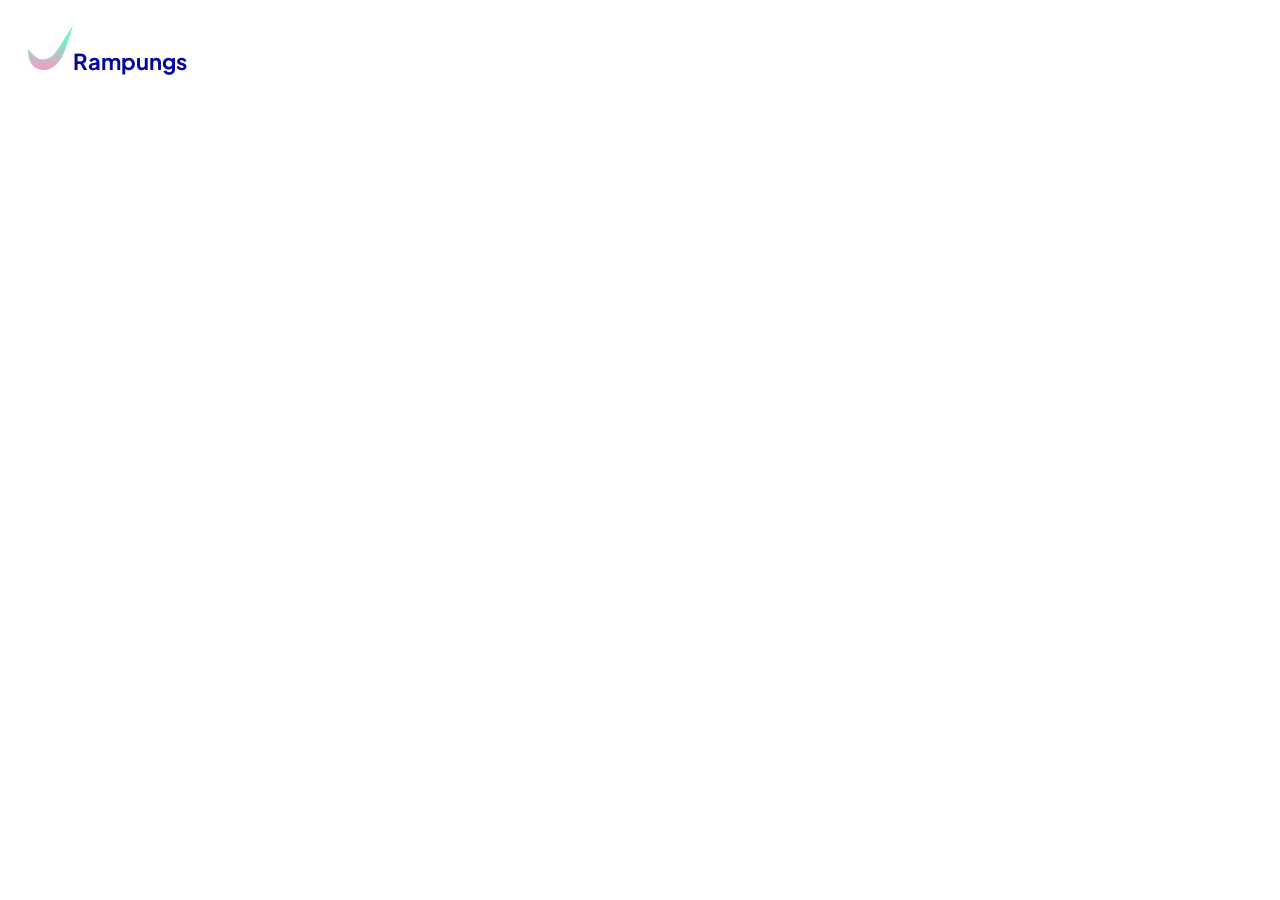
==== OmahTI Internship/index.html @ 565108e8 "nambah frontend" ====
<!DOCTYPE html>
<html lang="en">
<head>
    <meta charset="UTF-8">
    <meta name="viewport" content="width=device-width, initial-scale=1.0">
    <title>Internship OmahTI</title>
    <link rel="stylesheet" href="styles.css">
</head>
<body>
    <header>
        <div class="navbar">
            <div class="navbar-logo">
                <svg width="45" height="45" viewBox="0 0 45 45" fill="none" xmlns="http://www.w3.org/2000/svg">
                    <path d="M13.6995 34.3681C7.62778 34.3681 0.0084164 23.7363 0.0084164 23.7363C0.0084164 23.7363 -0.228579 30.783 1.81266 35.6044C3.8539 40.4258 7.42925 45 16.0259 45C24.6226 45 30.4114 37.7574 33.8561 32.2665C37.8892 25.8379 45 0 45 0C45 0 33.8561 18.6676 30.1499 23.7363C26.1023 29.2719 23.4636 34.3681 13.6995 34.3681Z" fill="url(#paint0_linear_9_1025)"/>
                    <defs>
                    <linearGradient id="paint0_linear_9_1025" x1="23.141" y1="-0.494506" x2="23.141" y2="45" gradientUnits="userSpaceOnUse">
                    <stop offset="0.341346" stop-color="#70F2C7"/>
                    <stop offset="1" stop-color="#F998C8"/>
                    </linearGradient>
                    </defs>
                    </svg>
                <p class="navbar-font"> Rampungs</p>
                    



            </div>

            
        </div>


    </header>
</body>
</html>
---- OmahTI Internship/styles.css ----
@import url('https://fonts.googleapis.com/css2?family=Caveat:wght@400..700&family=Inter:ital,opsz,wght@0,14..32,100..900;1,14..32,100..900&family=Libre+Baskerville:ital,wght@0,400;0,700;1,400&family=Montserrat:ital,wght@0,100..900;1,100..900&family=Plus+Jakarta+Sans:ital,wght@0,200..800;1,200..800&display=swap');


body{
    margin: 0;
}
.navbar{
    height: 95px;
    width: 1440px;
    display: flex;
}

.navbar-logo{
    display: flex;
    justify-content: center;
    height:45px;
    width: 166px;
    margin-left: 24px;
    margin-bottom: 25px;
    margin-top: 25px;
}
.navbar-font{
    font-family: Plus Jakarta Sans;
    font-weight: 700;
    font-size: 22px;
    color: #0306A0;
    justify-content: center;

}
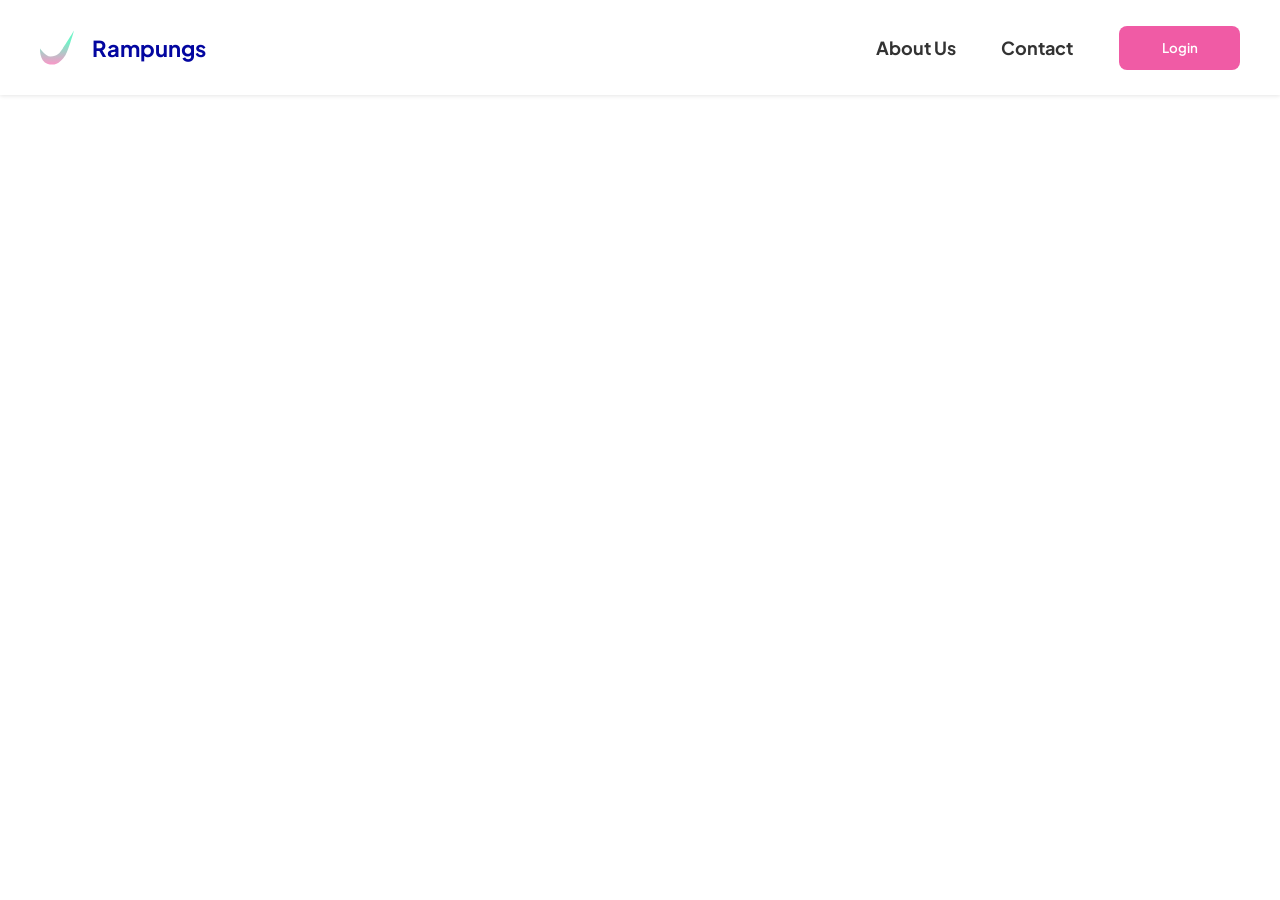
==== commit 281d26b9: "benerin nav" ====
--- a/OmahTI Internship/index.html
+++ b/OmahTI Internship/index.html
@@ -18,18 +18,21 @@
                     <stop offset="1" stop-color="#F998C8"/>
                     </linearGradient>
                     </defs>
-                    </svg>
+                </svg>
                 <p class="navbar-font"> Rampungs</p>
-                    
-
-
-
             </div>
-
-            
+            <div class="navbar-right">
+                <nav>
+                    <a href="#">About Us</a>
+                    <a href="#">Contact</a>
+                </nav>
+                <button class="login-btn">Login</button>
+            </div>
         </div>
-
-
     </header>
 </body>
+
+<main>
+    
+</main>
 </html>
--- a/OmahTI Internship/styles.css
+++ b/OmahTI Internship/styles.css
@@ -4,26 +4,71 @@
 body{
     margin: 0;
 }
-.navbar{
+header {
+    display: flex;
+    justify-content: space-between;
+    align-items: center;
+    background-color: #fff;
+    box-shadow: 0 1px 4px rgba(0, 0, 0, 0.1);
+  }
+  .navbar {
     height: 95px;
-    width: 1440px;
+    width: 100%;
+    max-width: 1440px;
+    margin: 0;
     display: flex;
-}
+    align-items: center;
+    justify-content: space-between;
+    padding: 0 40px;
+    box-sizing: border-box;
+  }
 
-.navbar-logo{
+.navbar-logo {
     display: flex;
-    justify-content: center;
-    height:45px;
+    align-items: center;
+    height: 45px;
     width: 166px;
-    margin-left: 24px;
     margin-bottom: 25px;
     margin-top: 25px;
 }
-.navbar-font{
-    font-family: Plus Jakarta Sans;
+.navbar-font {
+    font-family: Plus Jakarta Sans, sans-serif;
     font-weight: 700;
     font-size: 22px;
     color: #0306A0;
-    justify-content: center;
+    padding-left: 18px;
+}
+.login-btn {
+    width: 121px;
+    height: 44px;
+    font-family: Plus Jakarta Sans, sans-serif;
+    size: 16px;
+    font-weight: 600;
+    background-color: #f05ba5;
+    color: white;
+    border: none;
+    padding: 0.5rem 1rem;
+    border-radius: 8px;
+    cursor: pointer;
+    margin-left: 1rem;
+}
 
-}+nav {
+    display: flex;
+    align-items: center;
+    gap: 45px;
+}
+
+nav a {
+    text-decoration: none;
+    color: #333;
+    font-size: 18px;
+    font-family: Plus Jakarta Sans, sans-serif;
+    font-weight: 700;
+}
+.navbar-right {
+    display: flex;
+    align-items: center;
+    gap: 30px;
+}
+
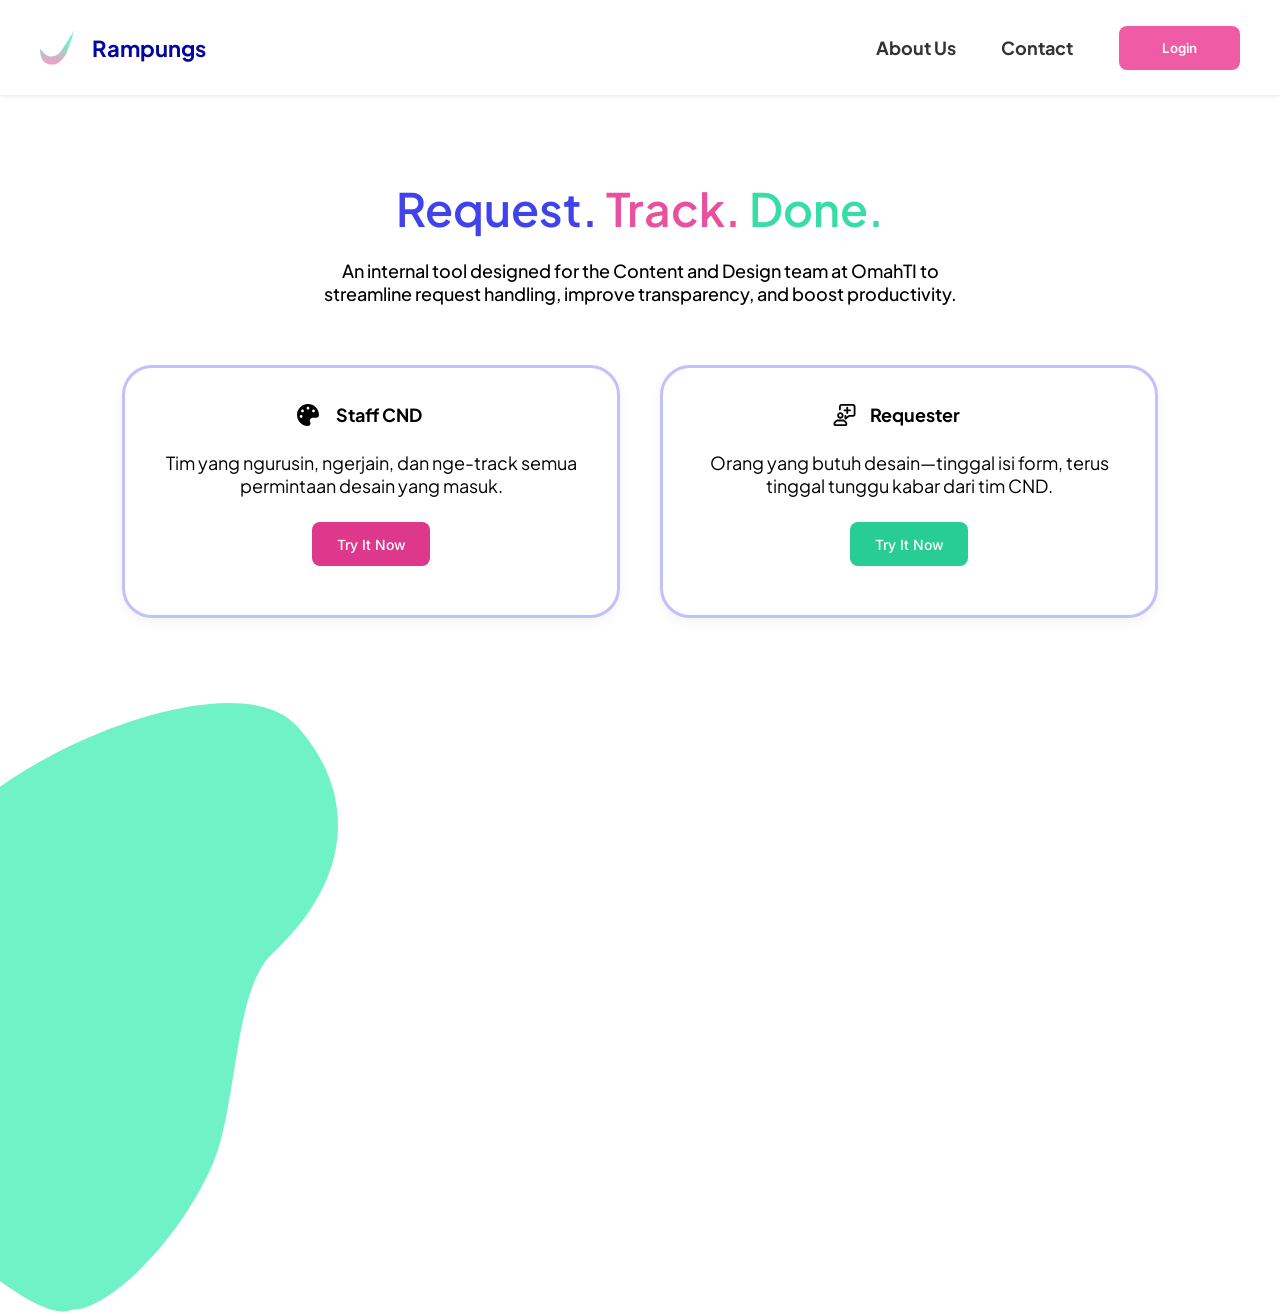
==== commit 4f2c39eb: "tolong rapiin ajaa" ====
--- a/OmahTI Internship/index.html
+++ b/OmahTI Internship/index.html
@@ -32,7 +32,53 @@
     </header>
 </body>
 
-<main>
-    
+<section class="hero">
+    <h1 class="hero-title">
+        <span class="blue">Request.</span>
+        <span class="pink">Track.</span>
+        <span class="green">Done.</span>
+    </h1>
+    <p class="hero-description">
+      An internal tool designed for the Content and Design team at OmahTI to streamline request handling, improve transparency, and boost productivity.
+    </p>
+  
+    <div class="cards">
+      <div class="card">
+        <div class="card-title"> 
+            <svg width="28" height="29" viewBox="0 0 28 29" fill="none" xmlns="http://www.w3.org/2000/svg">
+                <path d="M11.7782 4.21636C7.507 5.04998 4.06513 8.48329 3.22292 12.7416C1.63304 20.777 8.88204 26.7671 14.3435 25.9206C16.1139 25.6456 16.9818 23.5744 16.1697 21.9802C15.1771 20.0294 16.5951 17.7519 18.7866 17.7519H22.2113C23.7496 17.7519 24.9957 16.48 25 14.946C24.9785 8.1739 18.8166 2.84561 11.7782 4.21636ZM7.12457 17.7519C6.36401 17.7519 5.74954 17.1375 5.74954 16.3769C5.74954 15.6163 6.36401 15.0019 7.12457 15.0019C7.88514 15.0019 8.49961 15.6163 8.49961 16.3769C8.49961 17.1375 7.88514 17.7519 7.12457 17.7519ZM8.49961 12.2518C7.73904 12.2518 7.12457 11.6373 7.12457 10.8767C7.12457 10.1162 7.73904 9.50168 8.49961 9.50168C9.26017 9.50168 9.87464 10.1162 9.87464 10.8767C9.87464 11.6373 9.26017 12.2518 8.49961 12.2518ZM13.9997 9.50168C13.2392 9.50168 12.6247 8.88721 12.6247 8.12664C12.6247 7.36607 13.2392 6.75159 13.9997 6.75159C14.7603 6.75159 15.3748 7.36607 15.3748 8.12664C15.3748 8.88721 14.7603 9.50168 13.9997 9.50168ZM19.4999 12.2518C18.7393 12.2518 18.1248 11.6373 18.1248 10.8767C18.1248 10.1162 18.7393 9.50168 19.4999 9.50168C20.2604 9.50168 20.8749 10.1162 20.8749 10.8767C20.8749 11.6373 20.2604 12.2518 19.4999 12.2518Z" fill="black"/>
+                </svg>
+                <h3>Staff CND</h3>
+        </div>
+        
+            <p>Tim yang ngurusin, ngerjain, dan nge-track semua permintaan desain yang masuk.</p>
+            <button class="pink-btn">Try It Now</button>
+      </div>
+    <div class="card">
+        <div class="card-title"> 
+            <svg width="23" height="22" viewBox="0 0 23 22" fill="none" xmlns="http://www.w3.org/2000/svg">
+            <path d="M7.37501 14.6667C8.22589 14.6667 9.04191 14.3287 9.64357 13.727C10.2452 13.1253 10.5832 12.3093 10.5832 11.4584C10.5832 10.6076 10.2452 9.79154 9.64357 9.18987C9.04191 8.58821 8.22589 8.25021 7.37501 8.25021C6.52413 8.25021 5.70811 8.58821 5.10645 9.18987C4.50479 9.79154 4.16678 10.6076 4.16678 11.4584C4.16678 12.3093 4.50479 13.1253 5.10645 13.727C5.70811 14.3287 6.52413 14.6667 7.37501 14.6667ZM7.37501 10.0835C7.64695 10.0835 7.91278 10.1641 8.13889 10.3152C8.36501 10.4663 8.54124 10.681 8.6453 10.9323C8.74937 11.1835 8.7766 11.46 8.72355 11.7267C8.67049 11.9934 8.53954 12.2384 8.34725 12.4307C8.15496 12.623 7.90997 12.7539 7.64325 12.807C7.37653 12.86 7.10008 12.8328 6.84884 12.7287C6.5976 12.6247 6.38286 12.4484 6.23177 12.2223C6.08069 11.9962 6.00005 11.7304 6.00005 11.4584C6.00889 11.0966 6.15659 10.7519 6.41255 10.496C6.66851 10.24 7.01313 10.0923 7.37501 10.0835ZM9.6666 15.5833H5.08341C4.47987 15.5773 3.8812 15.6918 3.32243 15.92C2.76366 16.1482 2.25602 16.4855 1.82923 16.9123C1.40244 17.3391 1.06507 17.8467 0.83687 18.4055C0.608669 18.9643 0.494221 19.563 0.500225 20.1665C0.501675 20.6523 0.695289 21.1177 1.03878 21.4612C1.38227 21.8047 1.84773 21.9983 2.3335 21.9998H12.4165C12.9023 21.9983 13.3677 21.8047 13.7112 21.4612C14.0547 21.1177 14.2483 20.6523 14.2498 20.1665C14.2558 19.563 14.1414 18.9643 13.9131 18.4055C13.6849 17.8467 13.3476 17.3391 12.9208 16.9123C12.494 16.4855 11.9864 16.1482 11.4276 15.92C10.8688 15.6918 10.2701 15.5773 9.6666 15.5833ZM2.3335 20.1665C2.32678 19.8035 2.39332 19.4429 2.52914 19.1063C2.66496 18.7696 2.86727 18.4638 3.12397 18.2071C3.38068 17.9504 3.6865 17.748 4.02317 17.6122C4.35984 17.4764 4.72044 17.4099 5.08341 17.4166H9.6666C10.0296 17.4099 10.3902 17.4764 10.7268 17.6122C11.0635 17.748 11.3693 17.9504 11.626 18.2071C11.8828 18.4638 12.0851 18.7696 12.2209 19.1063C12.3567 19.4429 12.4232 19.8035 12.4165 20.1665H2.3335ZM22.4995 2.75038V10.0835C22.5063 10.4465 22.4397 10.8071 22.3039 11.1437C22.1681 11.4804 21.9658 11.7862 21.7091 12.0429C21.4524 12.2996 21.1465 12.5019 20.8099 12.6378C20.4732 12.7736 20.1126 12.8401 19.7496 12.8334H16.3581L12.9665 15.4C12.7993 15.5016 12.6113 15.5643 12.4165 15.5833C12.2332 15.5833 12.1415 15.5833 12.0499 15.4916C11.886 15.4252 11.7459 15.311 11.6478 15.1639C11.5497 15.0167 11.4982 14.8435 11.4999 14.6667V11.9168C11.4999 11.6736 11.5965 11.4405 11.7684 11.2686C11.9403 11.0967 12.1734 11.0001 12.4165 11.0001C12.6596 11.0001 12.8928 11.0967 13.0647 11.2686C13.2366 11.4405 13.3332 11.6736 13.3332 11.9168V12.8334L15.5331 11.1834C15.7003 11.0818 15.8883 11.0191 16.0831 11.0001H19.7496C19.8719 11.0075 19.9944 10.9888 20.1089 10.9453C20.2235 10.9019 20.3275 10.8346 20.4141 10.748C20.5007 10.6613 20.568 10.5573 20.6115 10.4428C20.6549 10.3282 20.6736 10.2058 20.6663 10.0835V2.75038C20.6736 2.62808 20.6549 2.50562 20.6115 2.39108C20.568 2.27654 20.5007 2.17252 20.4141 2.08589C20.3275 1.99926 20.2235 1.93199 20.1089 1.88853C19.9944 1.84506 19.8719 1.82639 19.7496 1.83374H8.74997C8.62768 1.82639 8.50521 1.84506 8.39067 1.88853C8.27613 1.93199 8.17211 1.99926 8.08548 2.08589C7.99885 2.17252 7.93158 2.27654 7.88812 2.39108C7.84465 2.50562 7.82598 2.62808 7.83333 2.75038V5.50029C7.84068 5.62258 7.82201 5.74504 7.77854 5.85959C7.73508 5.97413 7.66781 6.07815 7.58118 6.16478C7.49455 6.25141 7.39053 6.31868 7.27599 6.36214C7.16144 6.40561 7.03898 6.42428 6.91669 6.41693C6.7944 6.42428 6.67194 6.40561 6.5574 6.36214C6.44285 6.31868 6.33883 6.25141 6.2522 6.16478C6.16557 6.07815 6.09831 5.97413 6.05484 5.85959C6.01138 5.74504 5.9927 5.62258 6.00005 5.50029V2.75038C5.99334 2.3874 6.05988 2.02681 6.19569 1.69014C6.33151 1.35347 6.53382 1.04764 6.79052 0.790933C7.04723 0.53423 7.35306 0.331922 7.68973 0.196104C8.0264 0.0602855 8.387 -0.00625428 8.74997 0.000462238H19.7496C20.1126 -0.00625428 20.4732 0.0602855 20.8099 0.196104C21.1465 0.331922 21.4524 0.53423 21.7091 0.790933C21.9658 1.04764 22.1681 1.35347 22.3039 1.69014C22.4397 2.02681 22.5063 2.3874 22.4995 2.75038ZM15.1664 3.66701V5.50029H16.9997C17.122 5.49294 17.2445 5.51161 17.359 5.55508C17.4735 5.59854 17.5776 5.66581 17.6642 5.75244C17.7508 5.83907 17.8181 5.94309 17.8616 6.05763C17.905 6.17218 17.9237 6.29464 17.9163 6.41693C17.9237 6.53922 17.905 6.66168 17.8616 6.77622C17.8181 6.89077 17.7508 6.99479 17.6642 7.08142C17.5776 7.16805 17.4735 7.23531 17.359 7.27878C17.2445 7.32224 17.122 7.34092 16.9997 7.33357H15.1664V9.16684C15.1664 9.40995 15.0699 9.6431 14.898 9.815C14.7261 9.98691 14.4929 10.0835 14.2498 10.0835C14.0067 10.0835 13.7735 9.98691 13.6016 9.815C13.4297 9.6431 13.3332 9.40995 13.3332 9.16684V7.33357H11.4999C11.3776 7.34092 11.2551 7.32224 11.1406 7.27878C11.026 7.23531 10.922 7.16805 10.8354 7.08142C10.7488 6.99479 10.6815 6.89077 10.638 6.77622C10.5946 6.66168 10.5759 6.53922 10.5832 6.41693C10.5759 6.29464 10.5946 6.17218 10.638 6.05763C10.6815 5.94309 10.7488 5.83907 10.8354 5.75244C10.922 5.66581 11.026 5.59854 11.1406 5.55508C11.2551 5.51161 11.3776 5.49294 11.4999 5.50029H13.3332V3.66701C13.3332 3.42391 13.4297 3.19076 13.6016 3.01885C13.7735 2.84695 14.0067 2.75038 14.2498 2.75038C14.4929 2.75038 14.7261 2.84695 14.898 3.01885C15.0699 3.19076 15.1664 3.42391 15.1664 3.66701Z" fill="black"/>
+            </svg>
+            <h3>Requester</h3>
+        </div>
+            <p>Orang yang butuh desain—tinggal isi form, terus tinggal tunggu kabar dari tim CND.</p>
+            <button class="green-btn">Try It Now</button>
+      </div>
+    </div>
+  </section>
+  
+
+
+
+
+
+
+
+
+    </div>
+    <svg class="green-left" width="224" height="610" viewBox="0 0 224 610" fill="none" xmlns="http://www.w3.org/2000/svg">
+        <path d="M-150.532 114.203C-60.0468 29.8236 128.078 -34.6545 181.703 22.8515C235.329 80.3575 248.473 167.597 157.987 251.976C119.24 288.108 123.81 404.224 98.8061 461.832C65.4188 538.755 -5.29943 608.335 -42.2142 607.785C-85.626 628.86 -267.5 456.051 -283.385 356.89C-297.166 270.864 -192.566 153.4 -150.532 114.203Z" fill="#70F2C7"/>
+        </svg>
+        
 </main>
 </html>
--- a/OmahTI Internship/styles.css
+++ b/OmahTI Internship/styles.css
@@ -1,5 +1,5 @@
 @import url('https://fonts.googleapis.com/css2?family=Caveat:wght@400..700&family=Inter:ital,opsz,wght@0,14..32,100..900;1,14..32,100..900&family=Libre+Baskerville:ital,wght@0,400;0,700;1,400&family=Montserrat:ital,wght@0,100..900;1,100..900&family=Plus+Jakarta+Sans:ital,wght@0,200..800;1,200..800&display=swap');
-
+@import url('https://fonts.googleapis.com/css2?family=Caveat:wght@400..700&family=Inter:ital,opsz,wght@0,14..32,100..900;1,14..32,100..900&family=Libre+Baskerville:ital,wght@0,400;0,700;1,400&family=Montserrat:ital,wght@0,100..900;1,100..900&family=Plus+Jakarta+Sans:ital,wght@0,200..800;1,200..800&display=swap');
 
 body{
     margin: 0;
@@ -41,7 +41,7 @@
 .login-btn {
     width: 121px;
     height: 44px;
-    font-family: Plus Jakarta Sans, sans-serif;
+    font-family: Inter, sans-serif;
     size: 16px;
     font-weight: 600;
     background-color: #f05ba5;
@@ -72,3 +72,112 @@
     gap: 30px;
 }
 
+.green-left{
+    width: 452px;
+    height: 604.0000551877262;
+    top: 673.5px;
+    padding-left: -60.74px;
+}
+
+.hero {
+    text-align: center;
+    padding: 84px 20px;
+    
+  }
+  
+  .hero-title {
+    font-family: Plus Jakarta Sans, sans-serif;
+    font-size: 46px;
+    font-weight: 600;
+    margin: 0;
+  }
+  
+  .hero-title .blue { color: #4043E9; }
+  .hero-title .pink { color: #E9509D; }
+  .hero-title .green { color: #38DDA6; }
+  
+  .hero-description {
+    font-family: Plus Jakarta Sans, sans-serif;
+    font-weight: 500;
+    font-size: 18px;
+    max-width: 680px;
+    margin: 22px auto 60px;
+    color: #000;
+  }
+  
+  .cards {
+    display: flex;
+    justify-content: center;
+    gap: 40px;
+    flex-wrap: wrap;
+  }
+  
+  .card {
+    height : 187px;
+    width: 432px;
+    padding: 30px;
+    border: 3px solid #C0C1FD;
+    border-radius: 30px;
+    text-align: center;
+    background-color: #fff;
+    box-shadow: 0 4px 12px rgba(0,0,0,0.05);
+    width: 432;
+  }
+  .card-title{
+    font-family: Plus Jakarta Sans, sans-serif;
+    font-size: 18px;
+    font-weight: 700;
+    margin-bottom: 20px;
+    display: flex;
+  }
+  .card-title{
+    width: 406px;
+    height: 33px;
+    display : flex;
+    justify-content: center;
+    align-items: center;
+  }
+  
+  .card h3 {
+    font-family: plus jakarta sans, sans-serif;
+    font-weight: 700;
+    font-size: 18px;
+    padding-left: 14px;
+    
+  }
+  
+  .card p {
+    font-family: plus jakarta sans, sans-serif;
+    font-weight: 400;
+    font-size: 18px;
+  }
+  
+  .pink-btn {
+    background-color: #DD388B;
+    color: white;
+    padding: 24,5px 10px;
+    border: none;
+    border-radius: 8px;
+    cursor: pointer;
+    width: 118px;
+    height: 44px;
+    font-family: Inter, sans-serif;
+    font-weight: 500;
+    font-size: 14px;
+    margin : 7px 144px 13px;
+  }
+  
+  .green-btn {
+    background-color: #27CD95;
+    color: white;
+    padding: 10px 20px;
+    border: none;
+    border-radius: 8px;
+    cursor: pointer;
+    width: 118px;
+    height: 44px;
+    font-family: Inter, sans-serif;
+    font-weight: 500;
+    font-size: 14px;
+    margin : 7px 144px 13px;
+  }
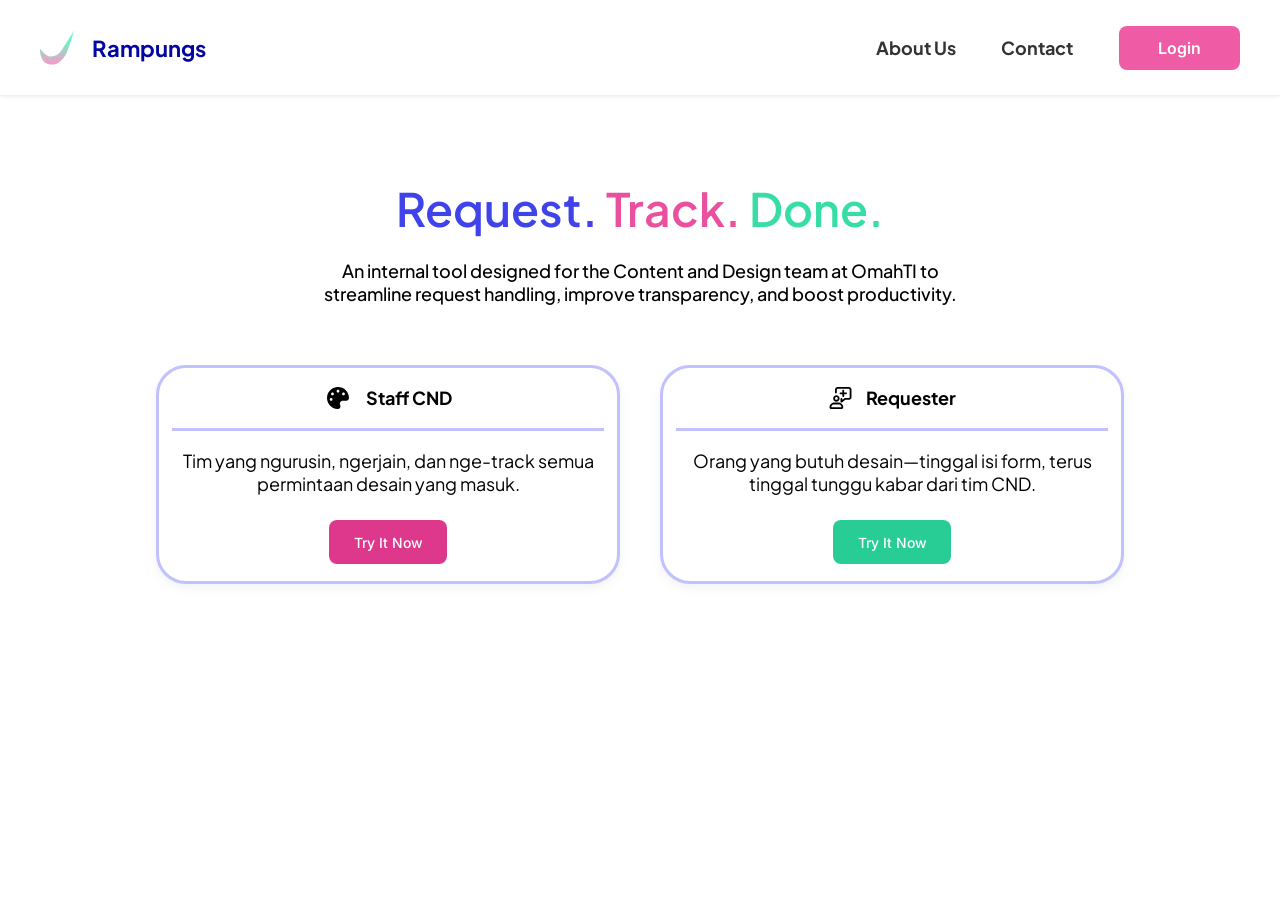
==== commit e898dded: "tinggal nav sama background warna warni dibenerin" ====
--- a/OmahTI Internship/index.html
+++ b/OmahTI Internship/index.html
@@ -63,22 +63,11 @@
         </div>
             <p>Orang yang butuh desain—tinggal isi form, terus tinggal tunggu kabar dari tim CND.</p>
             <button class="green-btn">Try It Now</button>
-      </div>
+        </div>
     </div>
   </section>
   
-
-
-
-
-
-
-
-
     </div>
-    <svg class="green-left" width="224" height="610" viewBox="0 0 224 610" fill="none" xmlns="http://www.w3.org/2000/svg">
-        <path d="M-150.532 114.203C-60.0468 29.8236 128.078 -34.6545 181.703 22.8515C235.329 80.3575 248.473 167.597 157.987 251.976C119.24 288.108 123.81 404.224 98.8061 461.832C65.4188 538.755 -5.29943 608.335 -42.2142 607.785C-85.626 628.86 -267.5 456.051 -283.385 356.89C-297.166 270.864 -192.566 153.4 -150.532 114.203Z" fill="#70F2C7"/>
-        </svg>
         
 </main>
 </html>
--- a/OmahTI Internship/styles.css
+++ b/OmahTI Internship/styles.css
@@ -42,7 +42,7 @@
     width: 121px;
     height: 44px;
     font-family: Inter, sans-serif;
-    size: 16px;
+    font-size: 16px;
     font-weight: 600;
     background-color: #f05ba5;
     color: white;
@@ -115,7 +115,7 @@
   .card {
     height : 187px;
     width: 432px;
-    padding: 30px;
+    padding: 13px;
     border: 3px solid #C0C1FD;
     border-radius: 30px;
     text-align: center;
@@ -123,19 +123,16 @@
     box-shadow: 0 4px 12px rgba(0,0,0,0.05);
     width: 432;
   }
+
   .card-title{
-    font-family: Plus Jakarta Sans, sans-serif;
-    font-size: 18px;
-    font-weight: 700;
-    margin-bottom: 20px;
-    display: flex;
-  }
-  .card-title{
-    width: 406px;
+    width: 432px;
     height: 33px;
     display : flex;
     justify-content: center;
     align-items: center;
+    padding-bottom: 14px;
+    border-bottom: 3px solid #C0C1FD;
+    
   }
   
   .card h3 {
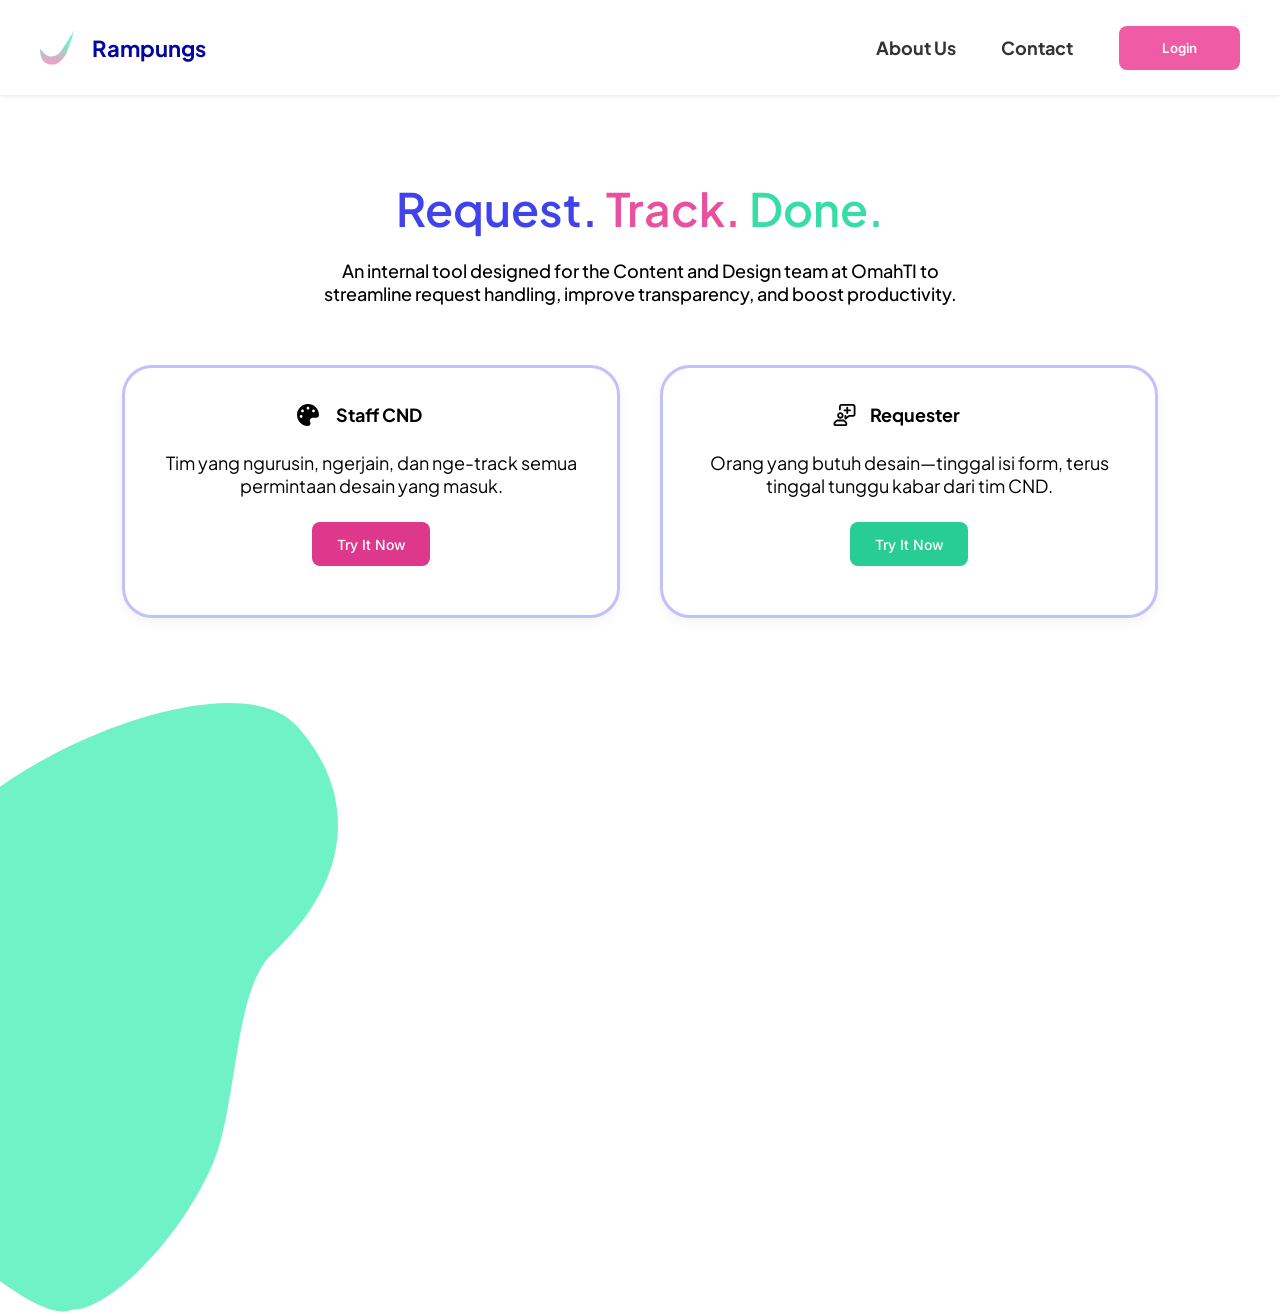
==== commit 777078ed: "Merge branch 'main' of github.com:diankartika/CND-request-management" ====
--- a/OmahTI Internship/index.html
+++ b/OmahTI Internship/index.html
@@ -63,11 +63,22 @@
         </div>
             <p>Orang yang butuh desain—tinggal isi form, terus tinggal tunggu kabar dari tim CND.</p>
             <button class="green-btn">Try It Now</button>
-        </div>
+      </div>
     </div>
   </section>
   
+
+
+
+
+
+
+
+
     </div>
+    <svg class="green-left" width="224" height="610" viewBox="0 0 224 610" fill="none" xmlns="http://www.w3.org/2000/svg">
+        <path d="M-150.532 114.203C-60.0468 29.8236 128.078 -34.6545 181.703 22.8515C235.329 80.3575 248.473 167.597 157.987 251.976C119.24 288.108 123.81 404.224 98.8061 461.832C65.4188 538.755 -5.29943 608.335 -42.2142 607.785C-85.626 628.86 -267.5 456.051 -283.385 356.89C-297.166 270.864 -192.566 153.4 -150.532 114.203Z" fill="#70F2C7"/>
+        </svg>
         
 </main>
 </html>
--- a/OmahTI Internship/styles.css
+++ b/OmahTI Internship/styles.css
@@ -42,7 +42,7 @@
     width: 121px;
     height: 44px;
     font-family: Inter, sans-serif;
-    font-size: 16px;
+    size: 16px;
     font-weight: 600;
     background-color: #f05ba5;
     color: white;
@@ -115,7 +115,7 @@
   .card {
     height : 187px;
     width: 432px;
-    padding: 13px;
+    padding: 30px;
     border: 3px solid #C0C1FD;
     border-radius: 30px;
     text-align: center;
@@ -123,16 +123,19 @@
     box-shadow: 0 4px 12px rgba(0,0,0,0.05);
     width: 432;
   }
-
   .card-title{
-    width: 432px;
+    font-family: Plus Jakarta Sans, sans-serif;
+    font-size: 18px;
+    font-weight: 700;
+    margin-bottom: 20px;
+    display: flex;
+  }
+  .card-title{
+    width: 406px;
     height: 33px;
     display : flex;
     justify-content: center;
     align-items: center;
-    padding-bottom: 14px;
-    border-bottom: 3px solid #C0C1FD;
-    
   }
   
   .card h3 {
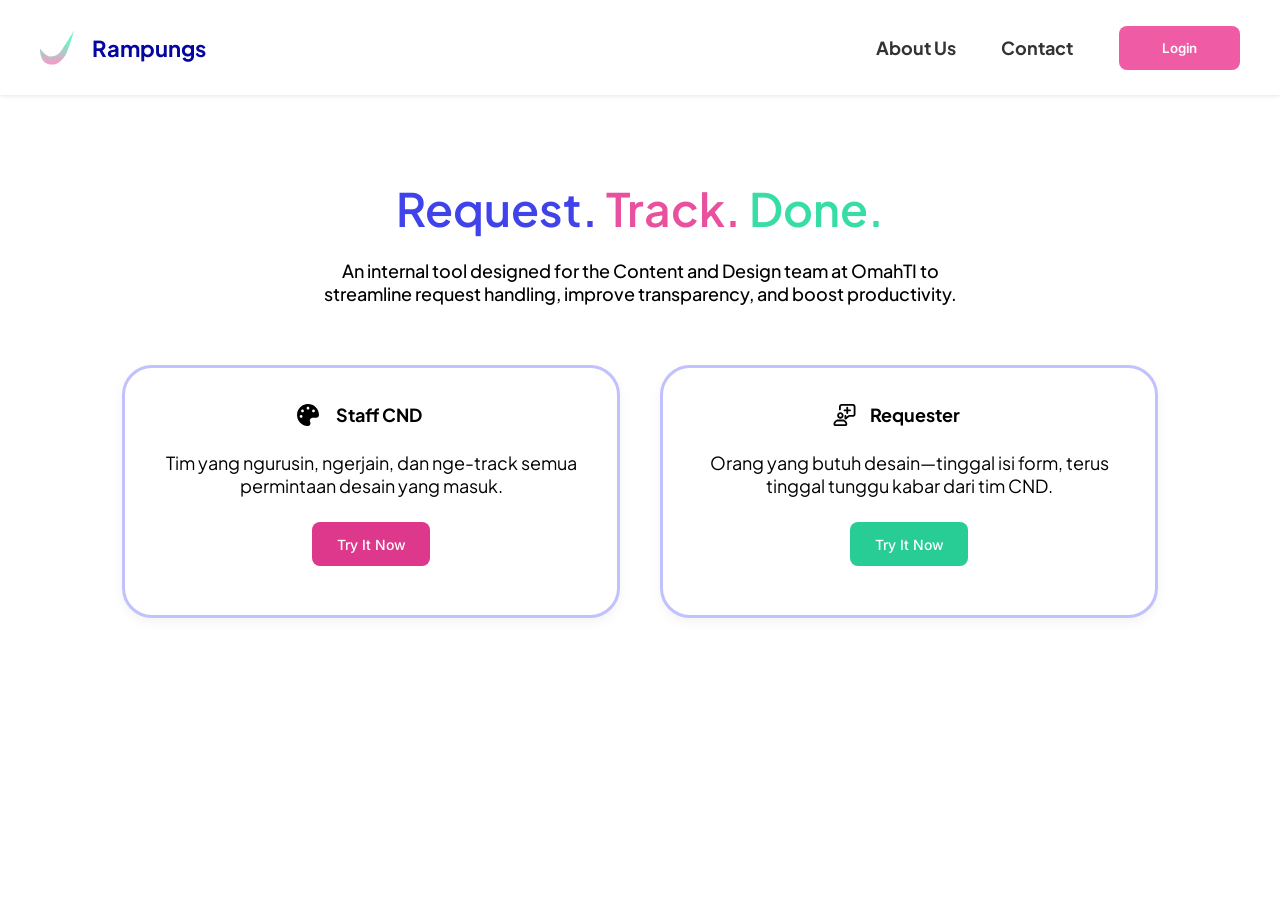
==== commit 99b7d37d: "belum responsive sama js" ====
--- a/OmahTI Internship/index.html
+++ b/OmahTI Internship/index.html
@@ -26,7 +26,7 @@
                     <a href="#">About Us</a>
                     <a href="#">Contact</a>
                 </nav>
-                <button class="login-btn">Login</button>
+                <a href="public/daftar.html"><button class="login-btn">Login</button></a>
             </div>
         </div>
     </header>
@@ -63,22 +63,11 @@
         </div>
             <p>Orang yang butuh desain—tinggal isi form, terus tinggal tunggu kabar dari tim CND.</p>
             <button class="green-btn">Try It Now</button>
-      </div>
+        </div>
     </div>
   </section>
   
-
-
-
-
-
-
-
-
     </div>
-    <svg class="green-left" width="224" height="610" viewBox="0 0 224 610" fill="none" xmlns="http://www.w3.org/2000/svg">
-        <path d="M-150.532 114.203C-60.0468 29.8236 128.078 -34.6545 181.703 22.8515C235.329 80.3575 248.473 167.597 157.987 251.976C119.24 288.108 123.81 404.224 98.8061 461.832C65.4188 538.755 -5.29943 608.335 -42.2142 607.785C-85.626 628.86 -267.5 456.051 -283.385 356.89C-297.166 270.864 -192.566 153.4 -150.532 114.203Z" fill="#70F2C7"/>
-        </svg>
         
 </main>
 </html>
